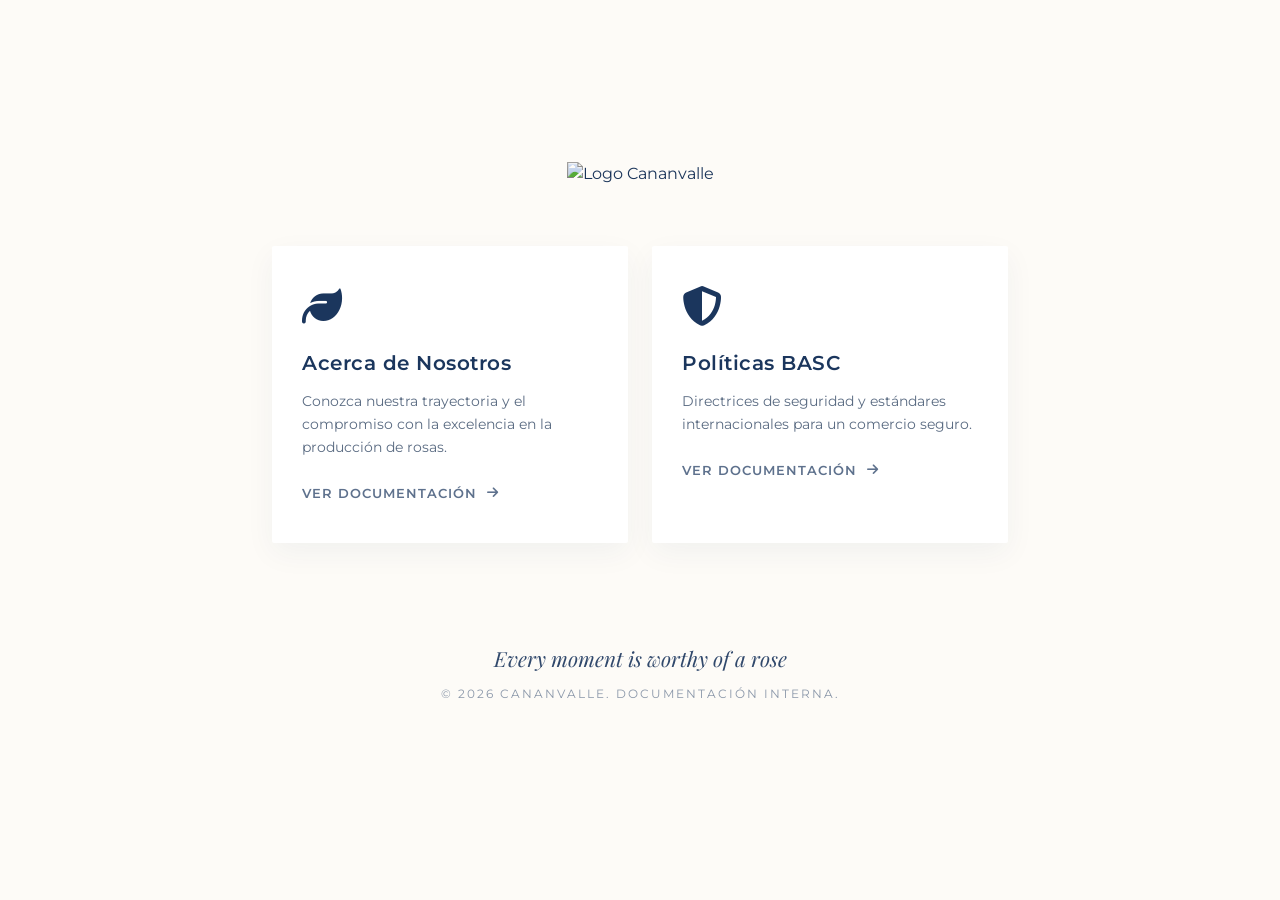
==== index.html @ 6e87a59d "feat: index and documents" ====
<!DOCTYPE html>
<html lang="es">
<head>
    <meta charset="UTF-8">
    <meta name="viewport" content="width=device-width, initial-scale=1.0">
    <title>Cananvalle | Normativas y Políticas</title>
    
    <link href="https://cdn.jsdelivr.net/npm/bootstrap@5.3.0/dist/css/bootstrap.min.css" rel="stylesheet">
    
    <link href="https://fonts.googleapis.com/css2?family=Montserrat:wght@300;400;600&family=Playfair+Display:ital,wght@1,500&display=swap" rel="stylesheet">
    
    <link rel="stylesheet" href="https://cdnjs.cloudflare.com/ajax/libs/font-awesome/6.4.0/css/all.min.css">
    
    <link rel="stylesheet" href="style.css">
</head>
<body>

    <div class="main-wrapper">
        <header class="header-section">
            <div class="logo-container">
                <img src="fondo.jpg" alt="Logo Cananvalle" class="main-logo">
            </div>
        </header>

        <main class="container">
            <div class="row g-4 justify-content-center section-grid">
                
                <div class="col-12 col-md-4">
                    <a href="acerca-de.html" class="policy-card">
                        <div class="card-content">
                            <i class="fa-solid fa-leaf icon-accent"></i>
                            <h2>Acerca de Nosotros</h2>
                            <p>Conozca nuestra trayectoria y el compromiso con la excelencia en la producción de rosas.</p>
                            <span class="btn-view">Ver Documentación <i class="fa-solid fa-arrow-right"></i></span>
                        </div>
                    </a>
                </div>

                <div class="col-12 col-md-4">
                    <a href="politicas.html" class="policy-card">
                        <div class="card-content">
                            <i class="fa-solid fa-shield-halved icon-accent"></i>
                            <h2>Políticas BASC</h2>
                            <p>Directrices de seguridad y estándares internacionales para un comercio seguro.</p>
                            <span class="btn-view">Ver Documentación <i class="fa-solid fa-arrow-right"></i></span>
                        </div>
                    </a>
                </div>
            </div>
        </main>

        <footer class="footer">
            <p class="slogan">Every moment is worthy of a rose</p>
            <p class="copyright">&copy; 2026 Cananvalle. Documentación Interna.</p>
        </footer>
    </div>

    <script src="https://cdn.jsdelivr.net/npm/bootstrap@5.3.0/dist/js/bootstrap.bundle.min.js"></script>
</body>
</html>
---- style.css ----
/* Paleta de Colores Cananvalle */
:root {
    --blue-dark: #1b365d;
    --cream-bg: #fdfbf7;
    --white: #ffffff;
    --text-muted: #5a6b82;
    --accent-gold: #c5a059; /* Un dorado sutil para contrastar con el azul si se desea */
}

/* Base y Fondo */
body {
    background-color: var(--cream-bg);
    font-family: 'Montserrat', sans-serif;
    color: var(--blue-dark);
    margin: 0;
    padding: 0;
    overflow-x: hidden;
}

/* Contenedor principal para centrado vertical */
.main-wrapper {
    min-height: 100vh;
    display: flex;
    flex-direction: column;
    justify-content: center;
    padding: 40px 0;
}

/* Header y Logo */
.header-section {
    text-align: center;
    margin-bottom: 60px;
    animation: fadeInDown 1.2s ease;
}

.main-logo {
    max-width: 350px;
    height: auto;
    /* Efecto para integrar el fondo si no es transparente */
    mix-blend-mode: multiply;
}

/* Grid de Navegación */
.section-grid {
    animation: fadeInScale 1s ease forwards;
}

/* Tarjetas de Políticas */
.policy-card {
    background: var(--white);
    border-radius: 2px; /* Bordes más rectos para mayor seriedad corporativa */
    padding: 40px 30px;
    text-decoration: none;
    color: var(--blue-dark);
    display: block;
    height: 100%;
    position: relative;
    box-shadow: 0 10px 30px rgba(27, 54, 93, 0.05);
    transition: all 0.5s cubic-bezier(0.4, 0, 0.2, 1);
    border-left: 0px solid var(--blue-dark);
}

.policy-card:hover {
    transform: translateY(-8px);
    box-shadow: 0 20px 40px rgba(27, 54, 93, 0.12);
    border-left: 8px solid var(--blue-dark);
    color: var(--blue-dark);
}

.icon-accent {
    font-size: 2.5rem;
    margin-bottom: 25px;
    display: block;
    transition: transform 0.3s ease;
}

.policy-card:hover .icon-accent {
    transform: scale(1.1) rotate(-5deg);
}

.policy-card h2 {
    font-size: 1.25rem;
    font-weight: 600;
    margin-bottom: 15px;
    letter-spacing: 0.5px;
}

.policy-card p {
    font-size: 0.9rem;
    line-height: 1.6;
    color: var(--text-muted);
    margin-bottom: 25px;
}

.btn-view {
    font-size: 0.8rem;
    font-weight: 600;
    text-transform: uppercase;
    letter-spacing: 1px;
    display: flex;
    align-items: center;
    gap: 10px;
    color: var(--blue-dark);
    opacity: 0.7;
    transition: opacity 0.3s;
}

.policy-card:hover .btn-view {
    opacity: 1;
}

/* Footer */
.footer {
    text-align: center;
    margin-top: 80px;
    padding: 20px;
}

.slogan {
    font-family: 'Playfair Display', serif;
    font-style: italic;
    font-size: 1.3rem;
    margin-bottom: 10px;
    opacity: 0.9;
}

.copyright {
    font-size: 0.75rem;
    text-transform: uppercase;
    letter-spacing: 2px;
    opacity: 0.5;
}

/* Animaciones */
@keyframes fadeInDown {
    from { opacity: 0; transform: translateY(-30px); }
    to { opacity: 1; transform: translateY(0); }
}

@keyframes fadeInScale {
    from { opacity: 0; transform: scale(0.95); }
    to { opacity: 1; transform: scale(1); }
}

/* Ajustes para Móviles */
@media (max-width: 768px) {
    .main-wrapper {
        padding: 20px;
    }
    .main-logo {
        max-width: 250px;
    }
}
/* --- Estilos adicionales para subpáginas de documentos --- */

/* Botón de regresar */
.btn-back {
    display: inline-block;
    color: var(--blue-dark);
    text-decoration: none;
    font-weight: 600;
    font-size: 0.9rem;
    padding: 10px 20px;
    border: 1px solid rgba(27, 54, 93, 0.2);
    border-radius: 50px;
    transition: all 0.3s ease;
}

.btn-back:hover {
    background-color: var(--blue-dark);
    color: var(--white);
}

.btn-back i {
    margin-right: 8px;
}

/* Ajuste para tarjetas de documentos (más compactas) */
.doc-card {
    padding: 30px 25px; /* Ligeramente más pequeñas que las del index */
}

.doc-card h2 {
    font-size: 1.1rem; /* Título un poco más pequeño */
}

.doc-card .icon-accent {
    font-size: 2rem; /* Icono de PDF un poco más pequeño */
    margin-bottom: 15px;
    color: #c0392b; /* Opcional: darle un tono rojizo sutil al icono de PDF para que se reconozca fácil */
}

.doc-card:hover .icon-accent {
    color: var(--blue-dark); /* Vuelve al azul al hacer hover */
}
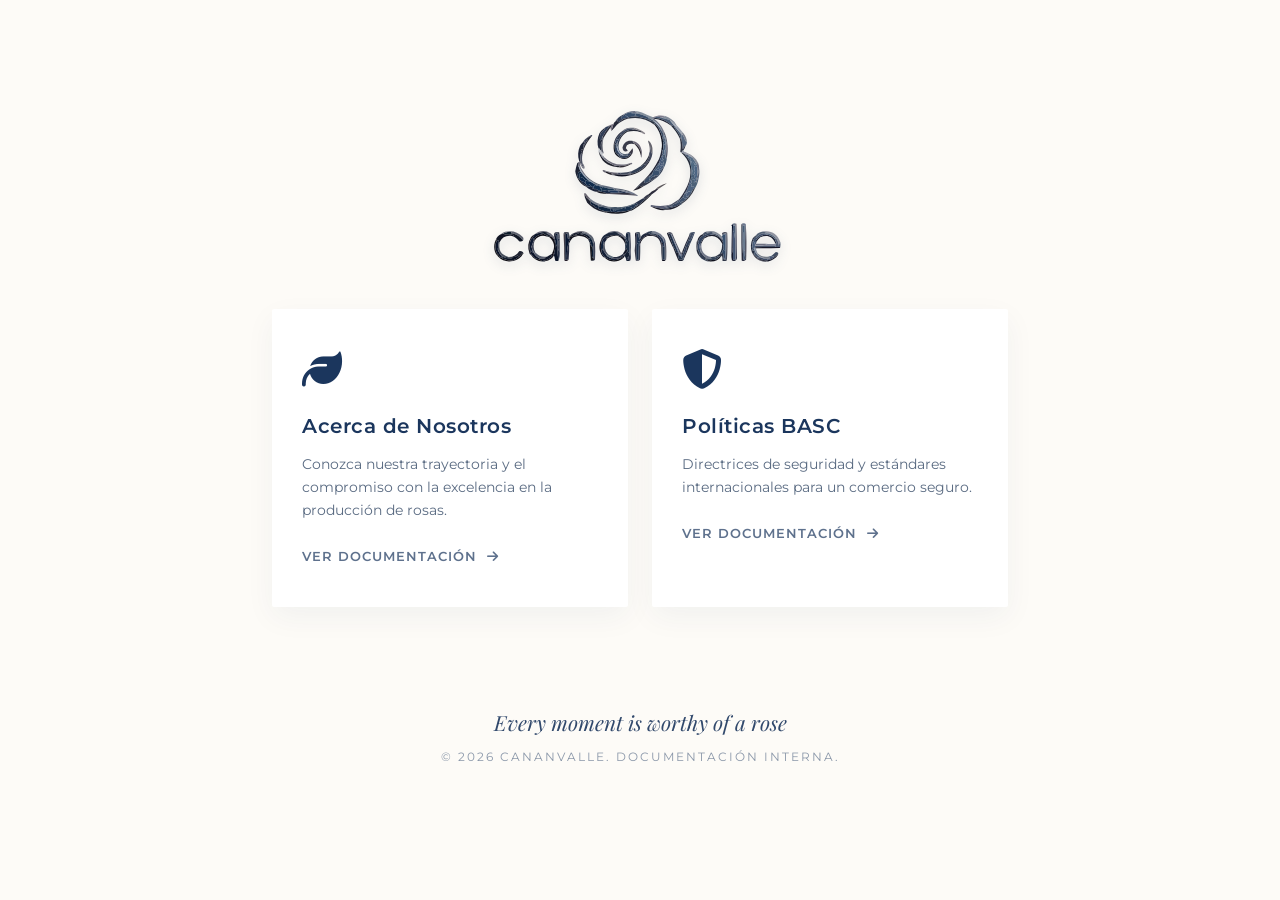
==== commit 2cf8981c: "feat: change logos" ====
--- a/index.html
+++ b/index.html
@@ -16,10 +16,9 @@
 <body>
 
     <div class="main-wrapper">
-        <header class="header-section">
+        <header class="header-section" style="margin-bottom: 30px;">
             <div class="logo-container">
-                <img src="fondo.jpg" alt="Logo Cananvalle" class="main-logo">
-            </div>
+                <img src="logo-removebg-preview.svg" alt="Logo Cananvalle" class="main-logo">
         </header>
 
         <main class="container">
--- a/style.css
+++ b/style.css
@@ -33,11 +33,39 @@
     animation: fadeInDown 1.2s ease;
 }
 
+/* --- ESTILOS DEL LOGO SVG --- */
+
+.logo-container {
+    display: flex;
+    flex-direction: column;
+    align-items: center;
+    justify-content: center;
+}
+
 .main-logo {
-    max-width: 350px;
+    max-width: 320px; /* Ajustamos ligeramente el tamaño para que se vea proporcionado */
     height: auto;
-    /* Efecto para integrar el fondo si no es transparente */
-    mix-blend-mode: multiply;
+    margin-bottom: 5px;
+    filter: drop-shadow(0px 4px 6px rgba(27, 54, 93, 0.15));
+}
+
+.brand-slogan {
+    font-family: 'Playfair Display', serif;
+    font-style: italic;
+    font-size: 1.3rem;
+    color: var(--blue-dark);
+    margin-top: 0;
+    opacity: 0.9;
+}
+
+/* Ajustes para móviles */
+@media (max-width: 768px) {
+    .main-logo {
+        max-width: 250px;
+    }
+    .brand-slogan {
+        font-size: 1.1rem;
+    }
 }
 
 /* Grid de Navegación */
